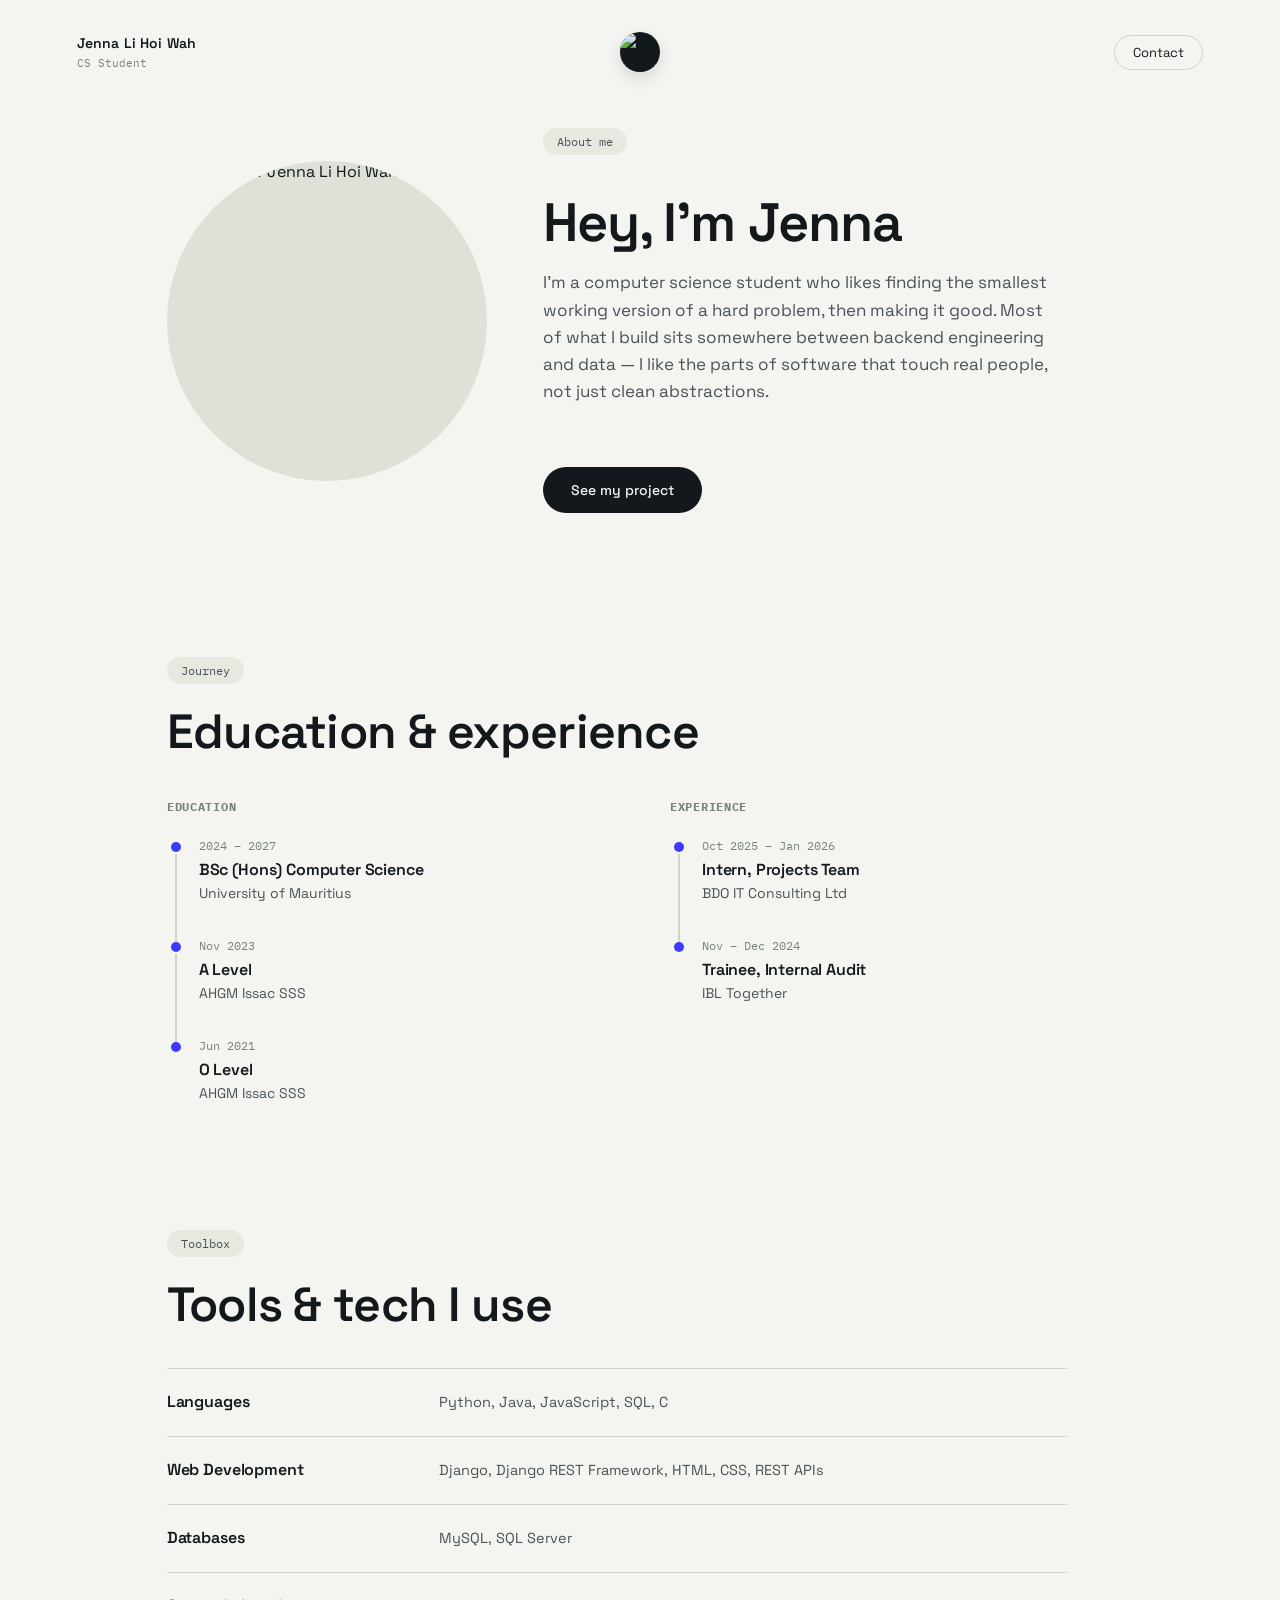
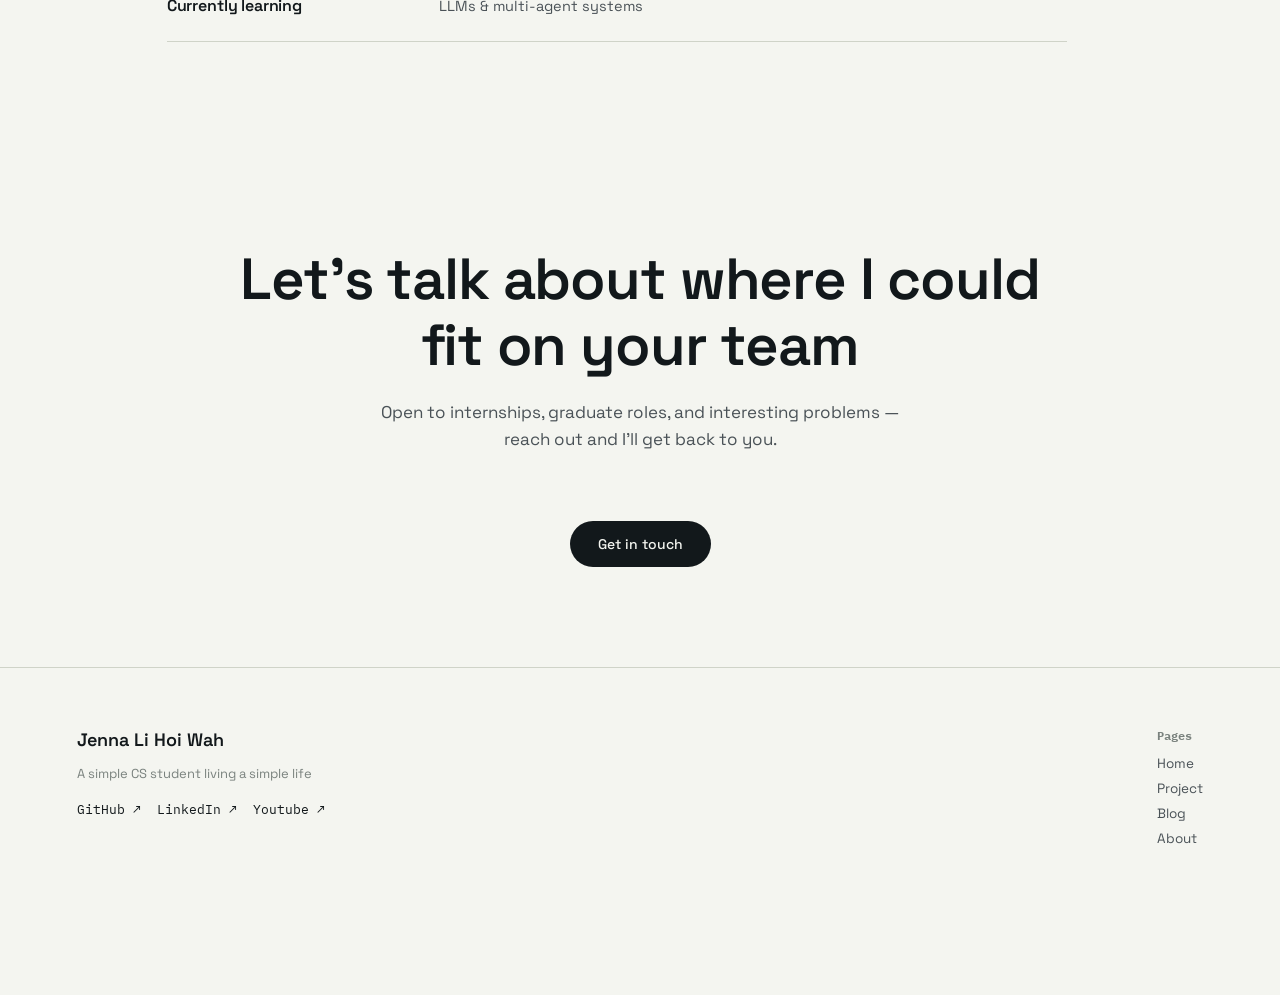
==== about.html @ 60340949 "Add about page" ====
<!doctype html>
<html lang="en">
<head>
<meta charset="UTF-8">
<meta name="viewport" content="width=device-width, initial-scale=1.0">
<title>About — Jenna Li Hoi Wah</title>
<link rel="preconnect" href="https://fonts.googleapis.com">
<link rel="preconnect" href="https://fonts.gstatic.com" crossorigin>
<link href="https://fonts.googleapis.com/css2?family=Space+Grotesk:wght@400;500;600;700&family=IBM+Plex+Mono:wght@400;500&display=swap" rel="stylesheet">
<link rel="stylesheet" href="styles.css">
<link rel="stylesheet" href="project.css">
<link rel="stylesheet" href="about.css">
</head>
<!-- <body class="light-page" data-nav-visible="true"> -->

<div id="nav-slot"></div>
<div id="topbar-slot"></div>

<!-- INTRO -->
<section class="about-intro">
  <div class="about-photo">
    <img src="assets/jenna-portrait.jpg" alt="Portrait of Jenna Li Hoi Wah">
  </div>
  <div class="about-copy">
    <div class="eyebrow-tag mono">About me</div>
    <h1>Hey, I'm Jenna</h1>
    <p class="lede">I'm a computer science student who likes finding the smallest working version of a hard problem, then making it good. Most of what I build sits somewhere between backend engineering and data — I like the parts of software that touch real people, not just clean abstractions.</p>
    <a class="btn" href="project.html">See my project</a>
  </div>
</section>

<!-- TIMELINE -->
<section class="detail-block">
  <div class="eyebrow-tag mono">Journey</div>
  <h2 class="h-large" style="margin-bottom:40px;">Education &amp; experience</h2>
  <div class="timeline-columns">
    <div class="timeline-col">
      <h3 class="timeline-col-title mono">Education</h3>
      <div class="timeline">
        <div class="timeline-item">
          <div class="timeline-date mono">2024 – 2027</div>
          <div class="timeline-content">
            <h4>BSc (Hons) Computer Science</h4>
            <p>University of Mauritius</p>
          </div>
        </div>
        <div class="timeline-item">
          <div class="timeline-date mono">Nov 2023</div>
          <div class="timeline-content">
            <h4>A Level</h4>
            <p>AHGM Issac SSS</p>
          </div>
        </div>
        <div class="timeline-item">
          <div class="timeline-date mono">Jun 2021</div>
          <div class="timeline-content">
            <h4>O Level</h4>
            <p>AHGM Issac SSS</p>
          </div>
        </div>
      </div>
    </div>
    <div class="timeline-col">
      <h3 class="timeline-col-title mono">Experience</h3>
      <div class="timeline">
        <div class="timeline-item">
          <div class="timeline-date mono">Oct 2025 – Jan 2026</div>
          <div class="timeline-content">
            <h4>Intern, Projects Team</h4>
            <p>BDO IT Consulting Ltd</p>
          </div>
        </div>
        <div class="timeline-item">
          <div class="timeline-date mono">Nov – Dec 2024</div>
          <div class="timeline-content">
            <h4>Trainee, Internal Audit</h4>
            <p>IBL Together</p>
          </div>
        </div>
      </div>
    </div>
  </div>
</section>

<!-- TOOLS -->
<section class="detail-block">
  <div class="eyebrow-tag mono">Toolbox</div>
  <h2 class="h-large" style="margin-bottom:36px;">Tools &amp; tech I use</h2>
  <div class="tool-list">
    <div class="tool-row">
      <div class="tool-name">Languages</div>
      <div class="tool-desc">Python, Java, JavaScript, SQL, C</div>
    </div>
    <div class="tool-row">
      <div class="tool-name">Web Development</div>
      <div class="tool-desc">Django, Django REST Framework, HTML, CSS, REST APIs</div>
    </div>
    <div class="tool-row">
      <div class="tool-name">Databases</div>
      <div class="tool-desc">MySQL, SQL Server</div>
    </div>
    <div class="tool-row">
      <div class="tool-name">Currently learning</div>
      <div class="tool-desc">LLMs &amp; multi-agent systems</div>
    </div>
  </div>
</section>

<!-- CTA -->
<section class="cta-block" id="contact">
  <h2>Let's talk about where I could fit on your team</h2>
  <p class="lede">Open to internships, graduate roles, and interesting problems — reach out and I'll get back to you.</p>
  <a class="btn" href="contact.html">Get in touch</a>
</section>

<div id="footer-slot"></div>

<script src="partials.js"></script>

</body>
</html>
---- styles.css ----
:root{
    --paper:#F4F5F0;
    --panel:#E7E9E1;
    --panel-2:#DEE1D7;
    --ink:#12181B;
    --ink-soft:#4A5257;
    --muted:#7A827E;
    --signal:#3D3AFE;
    --signal-soft:#EFEEFF;
    --line:#CFD3C8;
    --radius:14px;
  }
  *{box-sizing:border-box;}
  html{scroll-behavior:auto;}
  body{
    margin:0;
    background:var(--paper);
    color:var(--ink);
    font-family:"Space Grotesk", sans-serif;
    -webkit-font-smoothing:antialiased;
    overflow-x:hidden;
  }
  .mono{font-family:"IBM Plex Mono", monospace;}
  a{color:inherit; text-decoration:none;}
  img{max-width:100%;display:block;}
  ::selection{background:var(--signal); color:#fff;}

  /* ---------- NAV ---------- */
  .nav{
    position:fixed;
    left:50%;
    bottom:28px;
    transform:translate(-50%, 40px);
    display:flex;
    align-items:center;
    gap:4px;
    background:rgba(18,24,27,0.92);
    backdrop-filter:blur(10px);
    padding:8px;
    border-radius:999px;
    z-index:200;
    opacity:0;
    pointer-events:none;
    transition:opacity .5s ease, transform .5s cubic-bezier(.2,.9,.25,1);
    box-shadow:0 12px 30px rgba(0,0,0,.25);
  }
  .nav.visible{ opacity:1; transform:translate(-50%,0); pointer-events:auto; }
  .nav a{
    color:#EDEEE9;
    font-size:13px;
    padding:9px 16px;
    border-radius:999px;
    letter-spacing:.01em;
    transition:background .25s ease, color .25s ease;
    white-space:nowrap;
  }
  .nav a:hover{ background:rgba(255,255,255,0.1); }
  .nav a.cta{ background:var(--signal); color:#fff; }
  .nav a.cta:hover{ background:#5350ff; }
  .nav a.active{ background:rgba(255,255,255,0.12); }

  /* ---------- SPLASH SCREEN ---------- */
  html.no-scroll{ overflow:hidden; height:100%; }
  .splash{
    position:fixed;
    inset:0;
    z-index:9999;
    background:var(--paper);
    display:flex;
    align-items:center;
    justify-content:center;
    transition:opacity .6s ease, visibility .6s ease;
  }
  .splash.hide{
    opacity:0;
    visibility:hidden;
    pointer-events:none;
  }
  .splash-inner{
    position:relative;
    width:420px;
    height:340px;
    max-width:82vw;
    max-height:70vh;
  }
  .splash-logo{
    position:absolute;
    top:50%; left:50%;
    width:64px; height:64px;
    border-radius:50%;
    overflow:hidden;
    box-shadow:0 10px 30px rgba(0,0,0,.15);
    z-index:5;
    opacity:0;
    transform:translate(-50%,-50%) scale(.4);
    animation:splashLogoIn .5s ease forwards;
  }
  .splash-logo img{ width:100%; height:100%; object-fit:cover; }
  @keyframes splashLogoIn{
    from{ opacity:0; transform:translate(-50%,-50%) scale(.4); }
    to{ opacity:1; transform:translate(-50%,-50%) scale(1); }
  }

  .splash-icon-card{
    position:absolute;
    top:50%; left:50%;
    width:84px; height:84px;
    border-radius:14px;
    background:#fff;
    display:flex;
    align-items:center;
    justify-content:center;
    box-shadow:0 14px 30px rgba(0,0,0,.15);
    opacity:0;
    z-index:2;
    animation-duration:.6s;
    animation-timing-function:cubic-bezier(.2,.9,.25,1);
    animation-delay:.55s;
    animation-fill-mode:forwards;
  }
  .splash-icon-card i{
    font-size:38px;
    color:#12181B;
  }
  .ic-5 i{ color:#092E20; }

  .ic-1{ animation-name: icOut1; }
  .ic-2{ animation-name: icOut2; }
  .ic-3{ animation-name: icOut3; }
  .ic-4{ animation-name: icOut4; }
  .ic-5{ animation-name: icOut5; }

  @keyframes icOut1{
    from{ opacity:0; transform:translate(-50%,-50%) translate(0,0) rotate(0deg) scale(.3); }
    to{ opacity:1; transform:translate(-50%,-50%) translate(-150px,-90px) rotate(-8deg) scale(1); }
  }
  @keyframes icOut2{
    from{ opacity:0; transform:translate(-50%,-50%) translate(0,0) rotate(0deg) scale(.3); }
    to{ opacity:1; transform:translate(-50%,-50%) translate(-20px,-130px) rotate(6deg) scale(1); }
  }
  @keyframes icOut3{
    from{ opacity:0; transform:translate(-50%,-50%) translate(0,0) rotate(0deg) scale(.3); }
    to{ opacity:1; transform:translate(-50%,-50%) translate(140px,-80px) rotate(9deg) scale(1); }
  }
  @keyframes icOut4{
    from{ opacity:0; transform:translate(-50%,-50%) translate(0,0) rotate(0deg) scale(.3); }
    to{ opacity:1; transform:translate(-50%,-50%) translate(-130px,100px) rotate(7deg) scale(1); }
  }
  @keyframes icOut5{
    from{ opacity:0; transform:translate(-50%,-50%) translate(0,0) rotate(0deg) scale(.3); }
    to{ opacity:1; transform:translate(-50%,-50%) translate(130px,110px) rotate(-6deg) scale(1); }
  }

  /* ---------- HERO ---------- */
  .hero-wrap{
    position:relative;
    height:190vh;
  }
  .hero-pin{
    position:sticky;
    top:0;
    height:100vh;
    overflow:hidden;
    display:flex;
    align-items:center;
    padding-top:110px;
    padding-bottom:60px;
    box-sizing:border-box;
  }
  .hero-bg{
    position:absolute;
    inset:0;
    background:
      radial-gradient(120% 90% at 15% 0%, #2b3b52 0%, transparent 55%),
      radial-gradient(100% 80% at 85% 100%, #16202b 0%, transparent 60%),
      linear-gradient(180deg,#0c1116 0%, #131b22 45%, #1a2530 100%);
    transition:opacity .05s linear;
  }
  .hero-bg::before{
    content:"";
    position:absolute; inset:0;
    background-image:
      linear-gradient(rgba(255,255,255,.05) 1px, transparent 1px),
      linear-gradient(90deg, rgba(255,255,255,.05) 1px, transparent 1px);
    background-size:64px 64px;
    mask-image:radial-gradient(80% 60% at 50% 30%, black, transparent);
  }
  .hero-content{
    position:relative;
    z-index:2;
    width:100%;
    padding:0 6vw;
    color:#F4F5F0;
    text-align:center;
  }
  .name-frame{
    position:relative;
    display:inline-block;
    padding:44px 64px;
  }
  .corner{
    position:absolute;
    width:26px;
    height:26px;
  }
  .corner.tl{ top:0; left:0; border-top:2px solid rgba(244,245,240,.8); border-left:2px solid rgba(244,245,240,.8); }
  .corner.tr{ top:0; right:0; border-top:2px solid rgba(244,245,240,.8); border-right:2px solid rgba(244,245,240,.8); }
  .corner.bl{ bottom:0; left:0; border-bottom:2px solid rgba(244,245,240,.8); border-left:2px solid rgba(244,245,240,.8); }
  .corner.br{ bottom:0; right:0; border-bottom:2px solid rgba(244,245,240,.8); border-right:2px solid rgba(244,245,240,.8); }
  .hero-topbar{
    position:absolute;
    top:36px; left:6vw; right:6vw;
    display:grid;
    grid-template-columns:1fr auto 1fr;
    align-items:center;
    z-index:3;
    font-size:13px;
    color:#cfd6dc;
  }
  .brand-block{ justify-self:start; display:flex; flex-direction:column; gap:4px; }
  .brand-role{ font-size:11px; color:#aeb7bd; }
  .hero-badge{
    justify-self:center;
    width:44px; height:44px;
    border-radius:50%;
    object-fit:cover;
    background:#12181B;
    box-shadow:0 8px 20px rgba(0,0,0,.35);
  }
  .hero-topbar .brand{ font-weight:600; letter-spacing:.02em; color:#fff; }
  .hero-topbar .contact{
    justify-self:end;
    border:1px solid rgba(255,255,255,.35);
    padding:8px 18px;
    border-radius:999px;
    transition:background .2s ease, border-color .2s ease;
  }
  .hero-topbar .contact:hover{ background:rgba(255,255,255,.1); border-color:rgba(255,255,255,.6); }

  .hero-name{
    font-size:clamp(64px, 15vw, 200px);
    line-height:.86;
    font-weight:700;
    letter-spacing:-.02em;
    margin:0 0 18px;
  }
  .hero-role{
    font-size:15px;
    color:#aeb7bd;
    margin-bottom:10px;
  }

  .philosophy-wrap{
    position:relative;
    height:280vh;
  }
  .philosophy-pin{
    position:sticky;
    top:0;
    height:100vh;
    background:var(--paper);
    display:flex;
    flex-direction:column;
    align-items:center;
    justify-content:center;
    padding:0 6vw;
    text-align:center;
  }
  .philosophy-eyebrow{
    font-size:13px;
    color:var(--muted);
    margin-bottom:22px;
  }
  .philosophy{
    max-width:900px;
    margin:0 auto;
    font-size:clamp(24px, 3.6vw, 42px);
    line-height:1.35;
    font-weight:500;
    letter-spacing:-.01em;
  }
  .philosophy .word{
    display:inline-block;
    filter:blur(9px);
    opacity:.18;
    transform:translateY(6px);
    color:var(--ink);
    transition:filter .25s ease, opacity .25s ease, transform .25s ease;
    will-change:filter, opacity;
  }
  .philosophy .word.on{
    filter:blur(0);
    opacity:1;
    transform:translateY(0);
  }
  .quote-credit{
    margin-top:34px;
    font-size:13px;
    color:var(--muted);
  }

  /* ---------- shared section styles ---------- */
  section.block{ padding:120px 6vw; }
  .eyebrow-tag{
    display:inline-block;
    font-size:12px;
    color:var(--ink-soft);
    background:var(--panel);
    padding:6px 14px;
    border-radius:999px;
    margin-bottom:22px;
  }
  h2.h-large{
    font-size:clamp(30px, 4vw, 48px);
    line-height:1.1;
    letter-spacing:-.015em;
    margin:0 0 18px;
    font-weight:600;
  }
  p.lede{
    font-size:17px;
    color:var(--ink-soft);
    line-height:1.6;
    max-width:520px;
  }

  /* ---------- SERVICES ---------- */
  .services{
    display:grid;
    grid-template-columns:1fr 1fr;
    gap:60px;
    align-items:start;
  }
  .services-list{ margin-top:30px; display:flex; flex-direction:column; gap:12px; }
  .services-list div{ font-size:14px; color:var(--ink-soft); display:flex; gap:10px; align-items:center; }
  .services-list div::before{ content:"✓"; color:var(--signal); font-weight:700; }
  .btn{
    display:inline-block;
    margin-top:34px;
    background:var(--ink);
    color:var(--paper);
    padding:14px 28px;
    border-radius:999px;
    font-size:14px;
    font-weight:500;
    transition:transform .25s ease, background .25s ease;
  }
  .btn:hover{ background:var(--signal); transform:translateY(-2px); }

  .service-cards{ display:flex; flex-direction:column; gap:14px; }
  .service-card{
    display:flex;
    gap:16px;
    align-items:flex-start;
    background:var(--panel);
    padding:18px;
    border-radius:var(--radius);
  }
  .service-card .icon{
    width:50px; height:50px; border-radius:10px; flex:none;
    background:#fff;
    border:1px solid var(--line);
    display:flex;
    align-items:center;
    justify-content:center;
    padding:8px;
  }
  .service-card .icon img{
    width:100%;
    height:100%;
    object-fit:contain;
  }
  .card-date{
    font-size:11px;
    color:var(--muted);
    margin:2px 0 8px;
  }
  .service-card h4{ margin:0 0 6px; font-size:16px; }
  .service-card p{ margin:0; font-size:13.5px; color:var(--ink-soft); line-height:1.5; }

  /* ---------- WHY / BENEFITS ---------- */
  .benefits-head{ text-align:center; max-width:560px; margin:0 auto 56px; }
  .benefits-grid{
    display:grid;
    grid-template-columns:1fr 1fr 1.2fr;
    grid-auto-rows:180px;
    gap:14px;
    max-width:1000px;
    margin:0 auto;
  }
  .b-card{
    border-radius:var(--radius);
    padding:20px;
    position:relative;
    overflow:hidden;
    display:flex;
    flex-direction:column;
    justify-content:flex-end;
  }
  .b-card .card-bg{
    position:absolute;
    inset:0;
    width:100%;
    height:100%;
    object-fit:cover;
    z-index:0;
  }
  .b-card-content{
    position:relative;
    z-index:2;
  }
  .b-card.light{ background:var(--panel); }
  .b-card.dark{ background:var(--ink); }
  .b-card::after{
    content:"";
    position:absolute;
    inset:0;
    z-index:1;
    background:linear-gradient(180deg, rgba(0,0,0,0) 0%, rgba(0,0,0,.55) 100%);
  }
  .b-card.dark::after{
    background:linear-gradient(180deg, rgba(18,24,27,.35) 0%, rgba(18,24,27,.85) 100%);
  }
  .b-card h4, .b-card .tag{ color:#fff; }
  .b-card h4{ font-size:19px; margin:0; font-weight:600; letter-spacing:-.01em; }
  .b-card.tall{ grid-row:span 2; }
  .b-card .tag{
    font-size:12px; margin-bottom:8px; opacity:.85;
  }
  .b-card.dark .tag{ color:#d8dadb; }

  /* ---------- PROJECTS (stacking) ---------- */
  .projects-head{ text-align:center; max-width:600px; margin:0 auto 20px; }
  .stack-wrap{ position:relative; margin-top:60px; }
  .stack-card{
    position:sticky;
    top:110px;
    height:78vh;
    max-height:640px;
    margin-bottom:40px;
    border-radius:22px;
    overflow:hidden;
    display:flex;
    align-items:flex-end;
    box-shadow:0 30px 60px rgba(0,0,0,.18);
    color:inherit;
    cursor:pointer;
    transition:box-shadow .3s ease;
  }
  .stack-card:hover{
    box-shadow:0 36px 70px rgba(0,0,0,.28);
  }
  .stack-card .sc-bg{
    position:absolute; inset:0;
  }
  .stack-card .sc-overlay{
    position:absolute; inset:0;
    background:linear-gradient(180deg, transparent 40%, rgba(0,0,0,.75) 100%);
  }
  .stack-card .sc-content{
    position:relative; z-index:2; padding:40px; color:#fff;
    display:flex; justify-content:space-between; align-items:flex-end; width:100%;
  }
  .stack-card .sc-content h3{ font-size:clamp(24px,3vw,38px); margin:0 0 8px; letter-spacing:-.01em;}
  .stack-card .sc-content p{ margin:0; color:#d9dde0; font-size:14px; max-width:420px; }
  .stack-card .sc-tag{
    background:rgba(255,255,255,.14);
    border:1px solid rgba(255,255,255,.3);
    padding:6px 14px; border-radius:999px; font-size:12px; white-space:nowrap;
  }

  /* ---------- BLOG ---------- */
  /* .blog-head{ display:flex; justify-content:space-between; align-items:flex-end; margin-bottom:40px; flex-wrap:wrap; gap:20px; }
  .blog-feature{
    display:grid;
    grid-template-columns:1.1fr 1fr;
    gap:36px;
    align-items:center;
    background:var(--panel);
    border-radius:22px;
    padding:36px;
    margin-bottom:20px;
  }
  .blog-feature .bf-img{
    height:260px; border-radius:14px;
    background:linear-gradient(135deg,#1a2530,#3D3AFE);
  }
  .blog-feature .badge{ background:var(--ink); color:#fff; font-size:11px; padding:5px 11px; border-radius:999px; display:inline-block; margin-bottom:16px; }
  .blog-feature h3{ font-size:clamp(20px,2.4vw,28px); margin:0 0 12px; letter-spacing:-.01em; }
  .blog-feature p{ color:var(--ink-soft); font-size:14.5px; line-height:1.6; margin:0 0 18px; }
  .byline{ font-size:13px; color:var(--muted); }

  .blog-grid{ display:grid; grid-template-columns:repeat(3,1fr); gap:18px; }
  .blog-card{ }
  .blog-card .bc-img{ height:160px; border-radius:14px; margin-bottom:14px; background:var(--panel-2); }
  .blog-card h4{ font-size:15px; margin:0 0 4px; }
  .blog-card .tag-sm{ font-size:11px; color:var(--muted); } */

  /* ---------- FAQ ---------- */
  .faq-wrap{ display:grid; grid-template-columns:1fr 1.3fr; gap:60px; align-items:start; }
  .faq-item{
    border-top:1px solid var(--line);
    padding:20px 0;
    cursor:pointer;
  }
  .faq-item:last-child{ border-bottom:1px solid var(--line); }
  .faq-q{ display:flex; justify-content:space-between; align-items:center; font-size:15px; font-weight:500; }
  .faq-plus{
    width:26px; height:26px; border-radius:50%; background:var(--panel);
    display:flex; align-items:center; justify-content:center; font-size:16px; flex:none;
    transition:transform .3s ease;
  }
  .faq-a{
    max-height:0; overflow:hidden; transition:max-height .35s ease;
    color:var(--ink-soft); font-size:14px; line-height:1.6;
  }
  .faq-item.open .faq-a{ max-height:200px; padding-top:14px; }
  .faq-item.open .faq-plus{ transform:rotate(45deg); }
  .faq-visual{ border-radius:20px; height:420px; background:linear-gradient(160deg,#1a2530,#0c1116); }

  /* ---------- CTA ---------- */
  .cta-block{ text-align:center; padding:140px 6vw 100px; }
  .cta-block h2{
    font-size:clamp(32px,5vw,58px);
    line-height:1.15;
    letter-spacing:-.02em;
    max-width:820px;
    margin:0 auto 20px;
    font-weight:600;
  }
  .cta-block p.lede{ margin:0 auto 34px; text-align:center; }
  .cta-cards{ display:flex; justify-content:center; margin-top:60px; }
  .cta-card{
    width:180px; height:230px; border-radius:16px; margin:0 -22px;
    box-shadow:0 20px 40px rgba(0,0,0,.2);
    transition:transform .3s ease;
    background:var(--panel-2);
  }

  /* ---------- FOOTER ---------- */
  footer{
    padding:60px 6vw 140px;
    border-top:1px solid var(--line);
    display:flex; justify-content:space-between; flex-wrap:wrap; gap:40px;
  }
  .footer-brand{ font-weight:600; font-size:18px; margin-bottom:10px; }
  .footer-desc{ color:var(--muted); font-size:13px; max-width:280px; line-height:1.6; }
  .footer-links{ display:flex; gap:70px; }
  .footer-links h5{ font-size:12px; color:var(--muted); margin:0 0 12px; }
  .footer-links a{ display:block; font-size:13.5px; margin-bottom:8px; color:var(--ink-soft); }
  .social-row{ display:flex; gap:16px; margin-top:16px; font-size:13px; }

  @media (max-width:860px){
    .services{ grid-template-columns:1fr; }
    .benefits-grid{ grid-template-columns:1fr 1fr; grid-auto-rows:160px;}
    .b-card.tall{ grid-row:span 1; }
    .blog-feature{ grid-template-columns:1fr; }
    .blog-grid{ grid-template-columns:1fr 1fr; }
    .faq-wrap{ grid-template-columns:1fr; }
    .faq-visual{ display:none; }
    footer{ flex-direction:column; }
    .footer-links{ gap:40px; }
  }
  @media (max-width:520px){
    .blog-grid{ grid-template-columns:1fr; }
    .benefits-grid{ grid-template-columns:1fr; grid-auto-rows:150px;}
    .stack-card .sc-content{ flex-direction:column; align-items:flex-start; gap:12px; }
  }
---- project.css ----
/* ---------- Light page shell (project, about, blog, contact use this) ---------- */
body.light-page{
  background:var(--paper);
}

.page-topbar{
  display:grid;
  grid-template-columns:1fr auto 1fr;
  align-items:center;
  padding:32px 6vw 0;
}
.page-topbar .brand-block{ justify-self:start; display:flex; flex-direction:column; gap:4px; }
.brand-dark{ font-weight:600; font-size:14px; color:var(--ink); letter-spacing:.01em; }
.brand-role-dark{ font-size:11px; color:var(--muted); }
.page-topbar .hero-badge{
  justify-self:center;
  width:40px; height:40px;
  box-shadow:0 6px 16px rgba(0,0,0,.12);
}
.contact-dark{
  justify-self:end;
  border:1px solid var(--line);
  padding:8px 18px;
  border-radius:999px;
  font-size:13px;
  color:var(--ink);
  transition:background .2s ease, border-color .2s ease;
}
.contact-dark:hover{ background:var(--panel); border-color:var(--ink-soft); }

/* ---------- Header ---------- */
.project-header{
  text-align:center;
  max-width:620px;
  margin:0 auto;
  padding:70px 6vw 60px;
}
.project-header h1{
  font-size:clamp(34px, 5vw, 56px);
  line-height:1.1;
  letter-spacing:-.02em;
  margin:18px 0 16px;
  font-weight:600;
}

/* ---------- Project grid (stacked full-width cards) ---------- */
.project-grid{
  max-width:900px;
  margin:0 auto;
  padding:0 6vw 120px;
  display:flex;
  flex-direction:column;
  gap:56px;
}
.project-card{
  display:block;
  color:inherit;
}
.pc-media{
  position:relative;
  height:60vh;
  min-height:340px;
  max-height:520px;
  border-radius:18px;
  overflow:hidden;
  box-shadow:0 24px 50px rgba(0,0,0,.12);
  transition:transform .4s cubic-bezier(.2,.9,.25,1);
}
.project-card:hover .pc-media{ transform:translateY(-4px); }
.pc-media .corner{ width:22px; height:22px; }
.pc-media .corner.tl,
.pc-media .corner.tr,
.pc-media .corner.bl,
.pc-media .corner.br{
  border-color:rgba(255,255,255,.85);
}
.pc-media .corner.tl,.pc-media .corner.tr{ top:16px; }
.pc-media .corner.bl,.pc-media .corner.br{ bottom:16px; }
.pc-media .corner.tl,.pc-media .corner.bl{ left:16px; }
.pc-media .corner.tr,.pc-media .corner.br{ right:16px; }

.pc-meta{
  display:flex;
  justify-content:space-between;
  align-items:center;
  padding:16px 2px 0;
}
.pc-title{ font-size:16px; font-weight:600; letter-spacing:-.01em; }
.pc-date{ font-size:12px; color:var(--muted); margin-top:2px; }
.pc-tag{
  font-size:11px;
  color:var(--ink-soft);
  background:var(--panel);
  padding:6px 14px;
  border-radius:999px;
}

@media (max-width:600px){
  .pc-media{ height:44vh; min-height:240px; }
}
---- about.css ----
/* ---------- Intro ---------- */
.about-intro{
  display:grid;
  grid-template-columns:320px 1fr;
  gap:56px;
  align-items:center;
  padding:56px 6vw 80px;
  max-width:1100px;
  margin:0 auto;
}
.about-photo{
  width:100%;
  aspect-ratio:1/1;
  border-radius:50%;
  overflow:hidden;
  background:var(--panel-2);
}
.about-photo img{ width:100%; height:100%; object-fit:cover; }
.about-copy h1{
  font-size:clamp(34px, 4.5vw, 54px);
  line-height:1.1;
  letter-spacing:-.02em;
  margin:16px 0 16px;
  font-weight:600;
}
.about-copy .lede{ max-width:520px; margin-bottom:28px; }

/* ---------- Generic content block spacing (shared with project-detail) ---------- */
.detail-block{
  padding:64px 6vw;
  max-width:1100px;
  margin:0 auto;
}

/* ---------- Timeline ---------- */
.timeline-columns{
  display:grid;
  grid-template-columns:1fr 1fr;
  gap:60px;
  max-width:1000px;
}
.timeline-col-title{
  font-size:12px;
  color:var(--muted);
  text-transform:uppercase;
  letter-spacing:.06em;
  margin:0 0 24px;
}
.timeline{
  max-width:100%;
}
.timeline-item{
  position:relative;
  padding-left:32px;
  padding-bottom:36px;
}
.timeline-item:last-child{
  padding-bottom:0;
}
.timeline-item::before{
  content:"";
  position:absolute;
  left:4px;
  top:4px;
  width:10px;
  height:10px;
  border-radius:50%;
  background:var(--signal);
}
.timeline-item::after{
  content:"";
  position:absolute;
  left:8px;
  top:16px;
  bottom:-4px;
  width:2px;
  background:var(--line);
}
.timeline-item:last-child::after{
  display:none;
}
.timeline-date{
  font-size:12px;
  color:var(--muted);
  margin-bottom:6px;
}
.timeline-content h4{
  font-size:16px;
  margin:0 0 4px;
  font-weight:600;
  letter-spacing:-.01em;
}
.timeline-content p{
  font-size:14px;
  color:var(--ink-soft);
  margin:0;
}

/* ---------- Tools list ---------- */
.tool-list{ max-width:900px; }
.tool-row{
  display:grid;
  grid-template-columns:240px 1fr;
  gap:32px;
  padding:22px 0;
  border-top:1px solid var(--line);
}
.tool-list .tool-row:last-child{ border-bottom:1px solid var(--line); }
.tool-name{ font-size:16px; font-weight:600; letter-spacing:-.01em; }
.tool-desc{ font-size:14.5px; color:var(--ink-soft); line-height:1.6; max-width:520px; }

@media (max-width:820px){
  .timeline-columns{ grid-template-columns:1fr; gap:40px; }
  .about-intro{ grid-template-columns:1fr; text-align:center; }
  .about-photo{ width:200px; margin:0 auto; }
  .about-copy .lede{ margin-left:auto; margin-right:auto; }
  .tool-row{ grid-template-columns:1fr; gap:8px; }
}
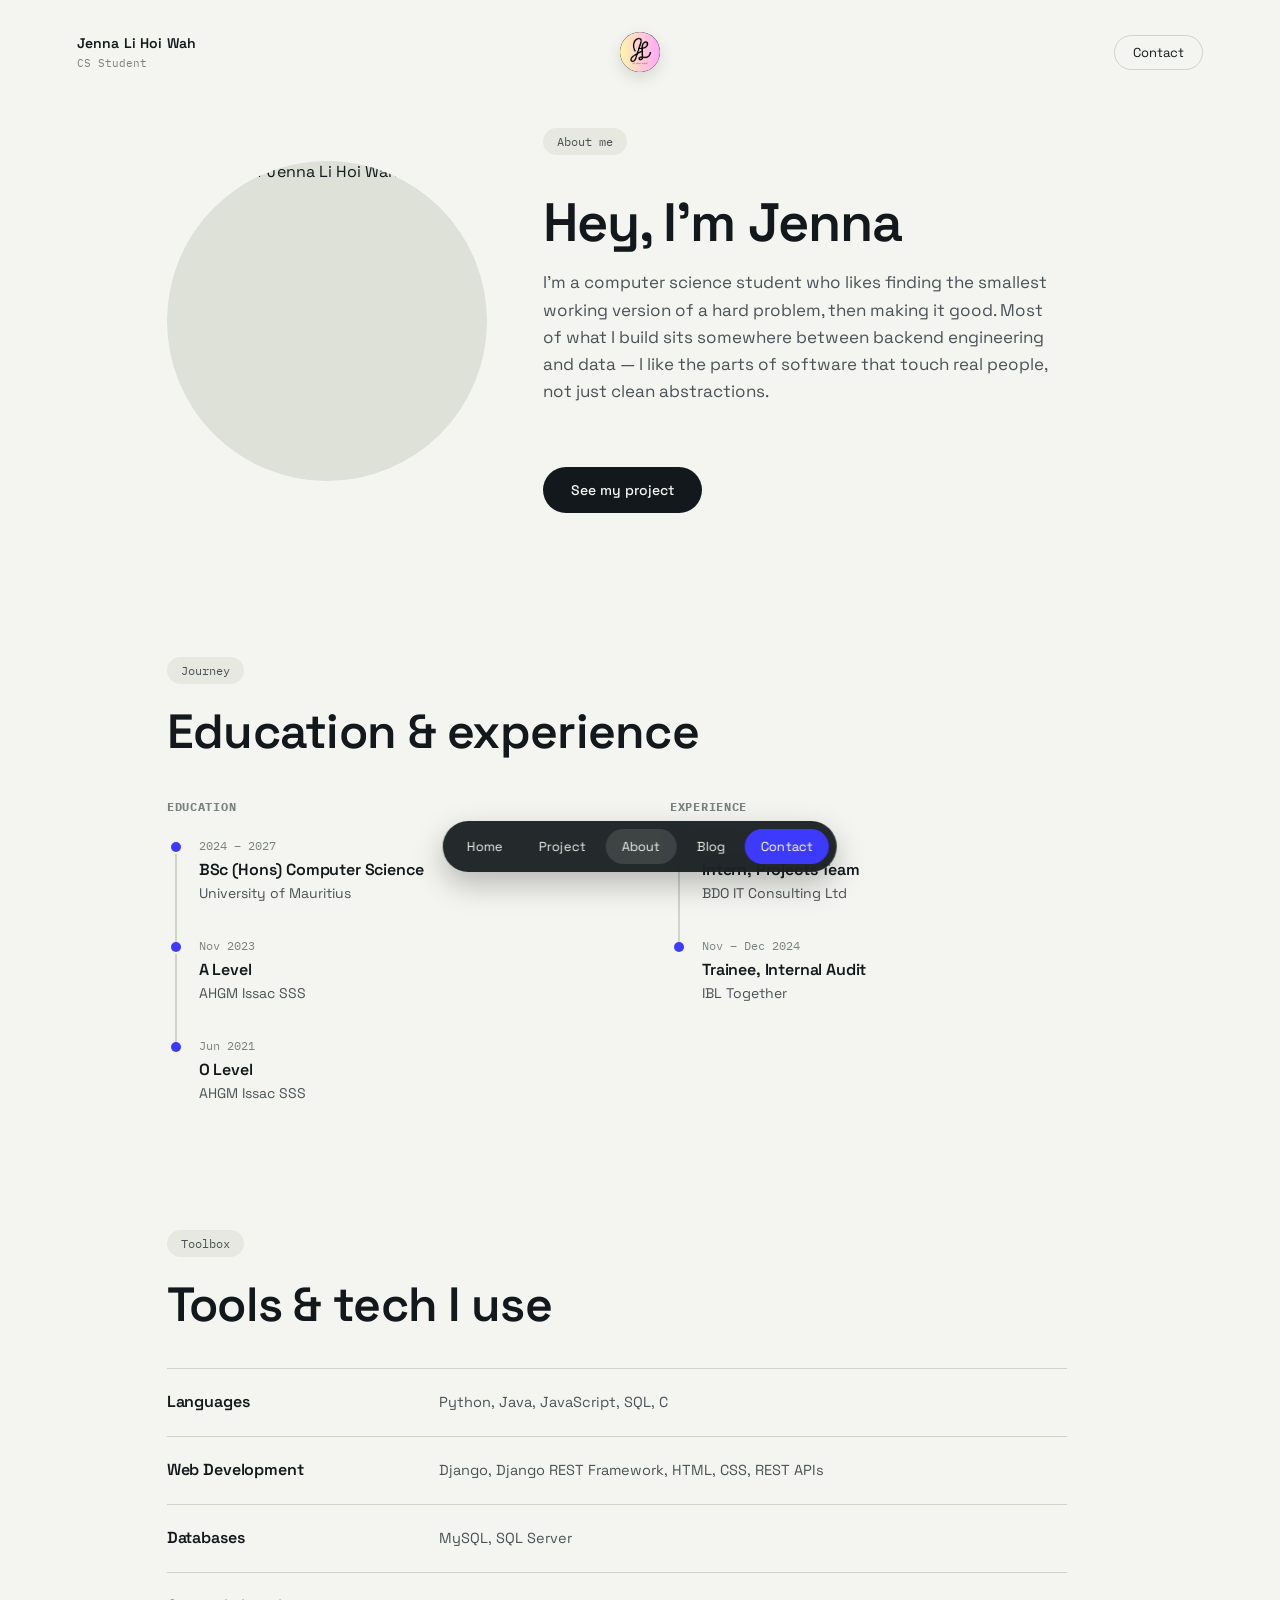
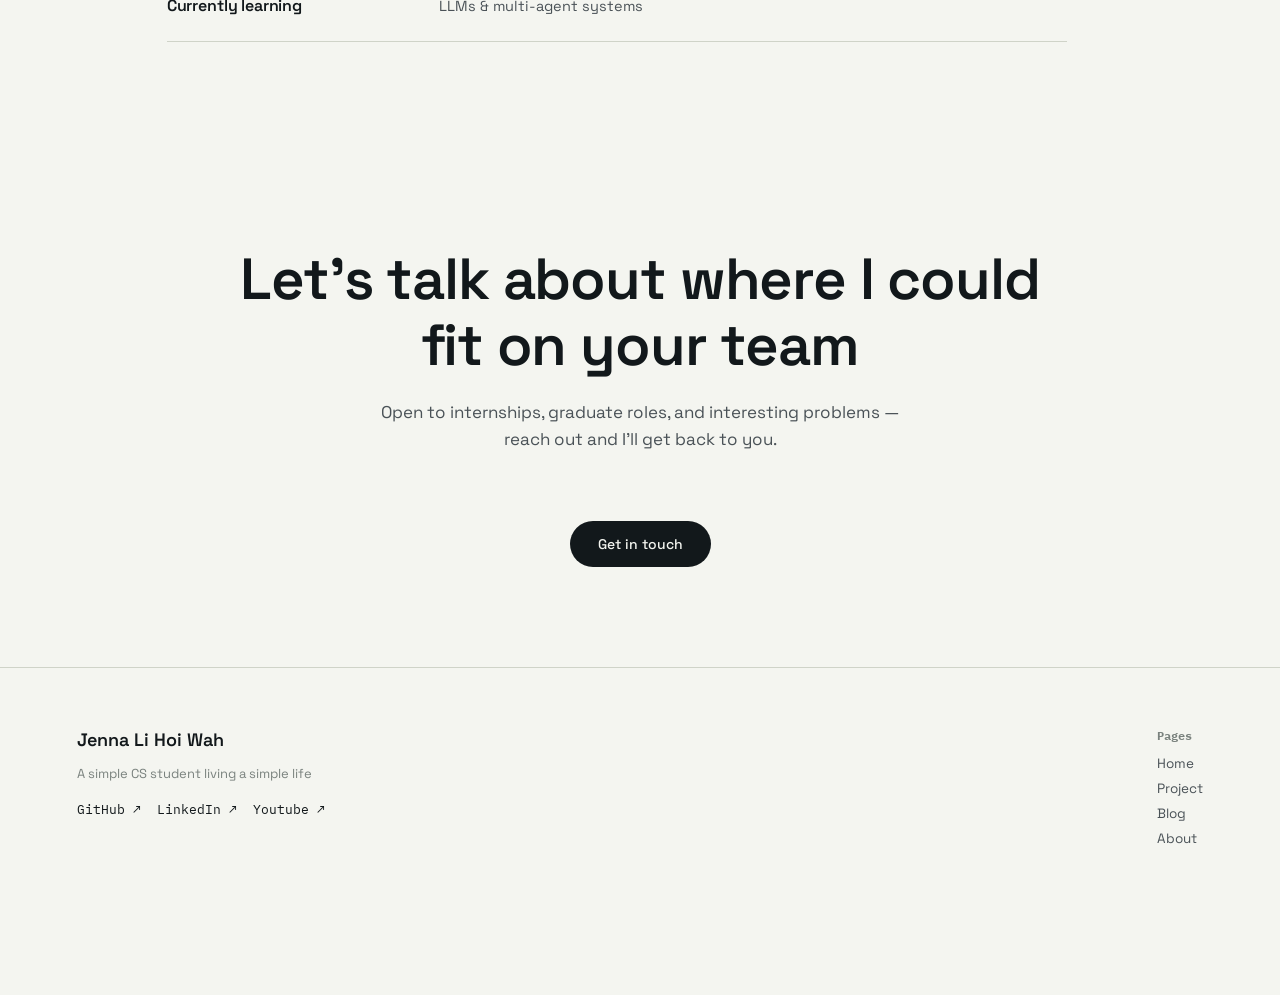
==== commit 918fbbea: "Fix the nav bar in the about page" ====
--- a/about.html
+++ b/about.html
@@ -11,7 +11,7 @@
 <link rel="stylesheet" href="project.css">
 <link rel="stylesheet" href="about.css">
 </head>
-<!-- <body class="light-page" data-nav-visible="true"> -->
+<body class="light-page" data-nav-visible="true">
 
 <div id="nav-slot"></div>
 <div id="topbar-slot"></div>
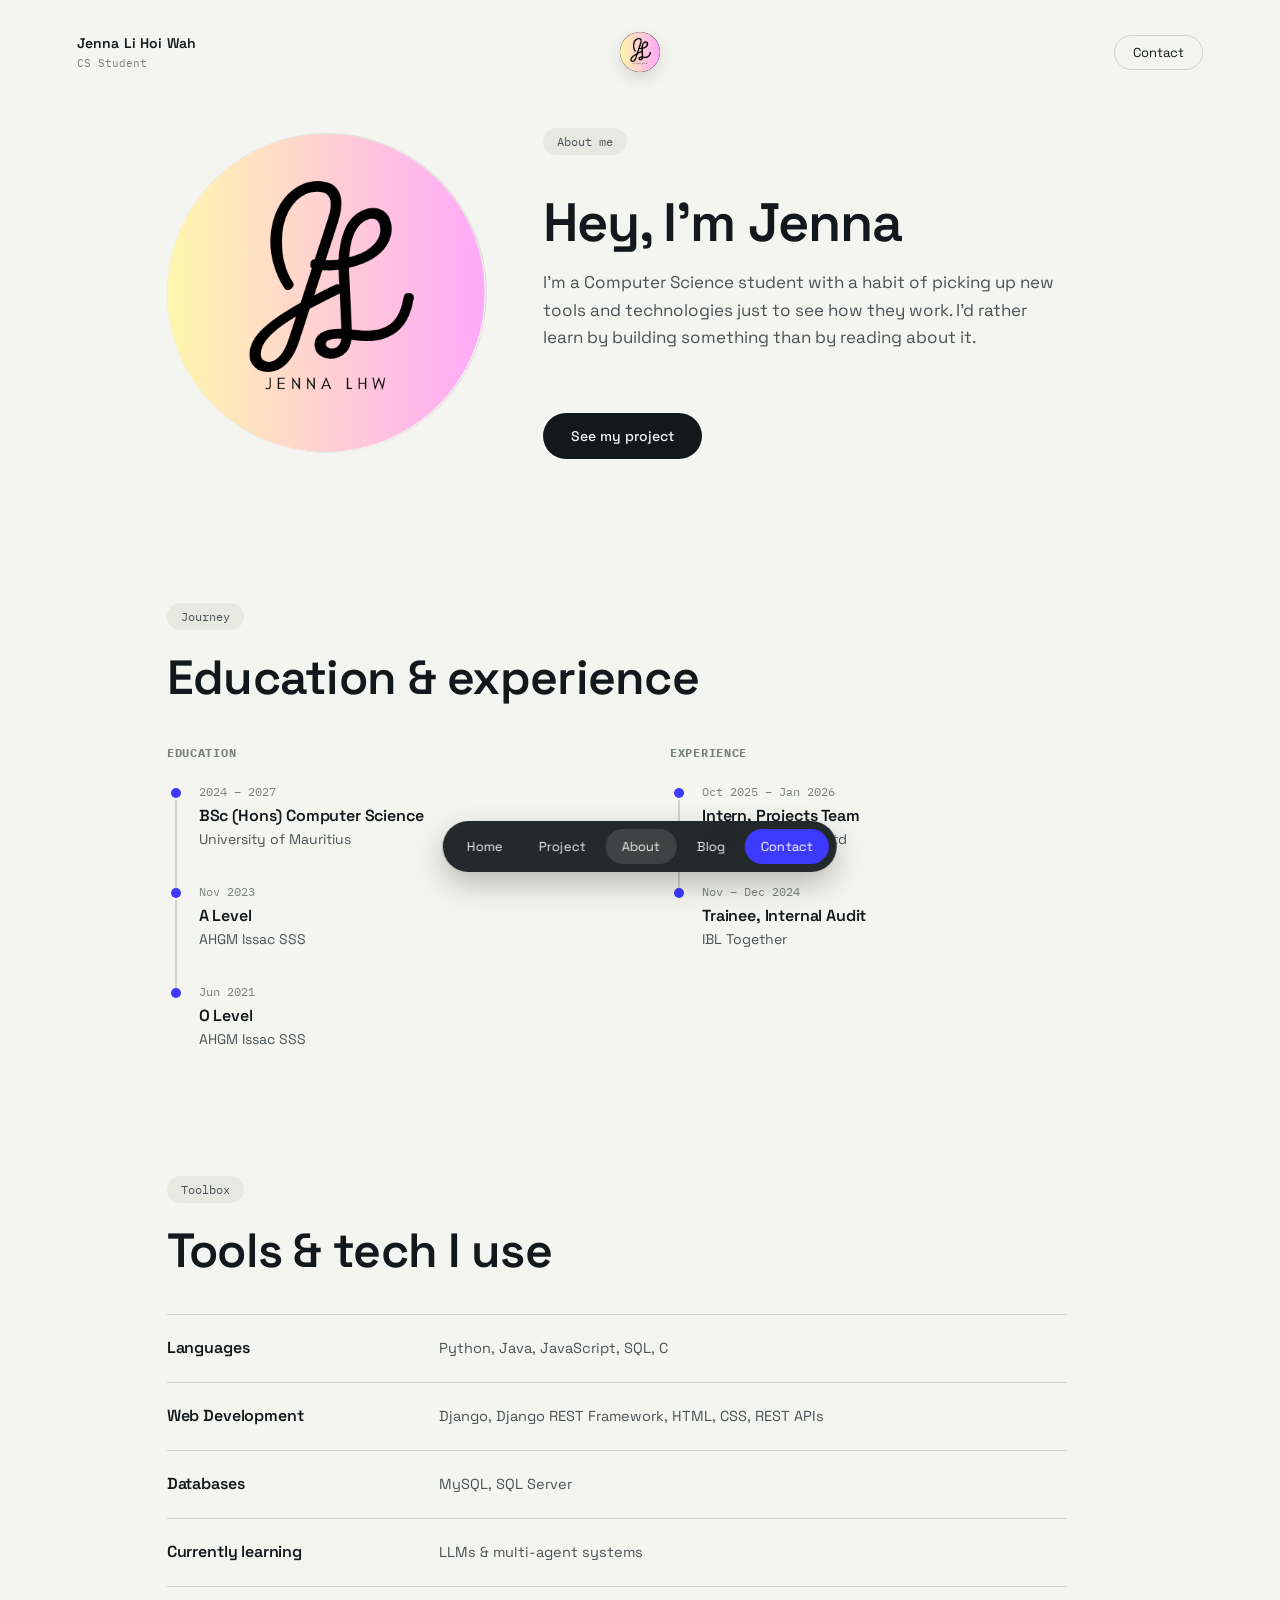
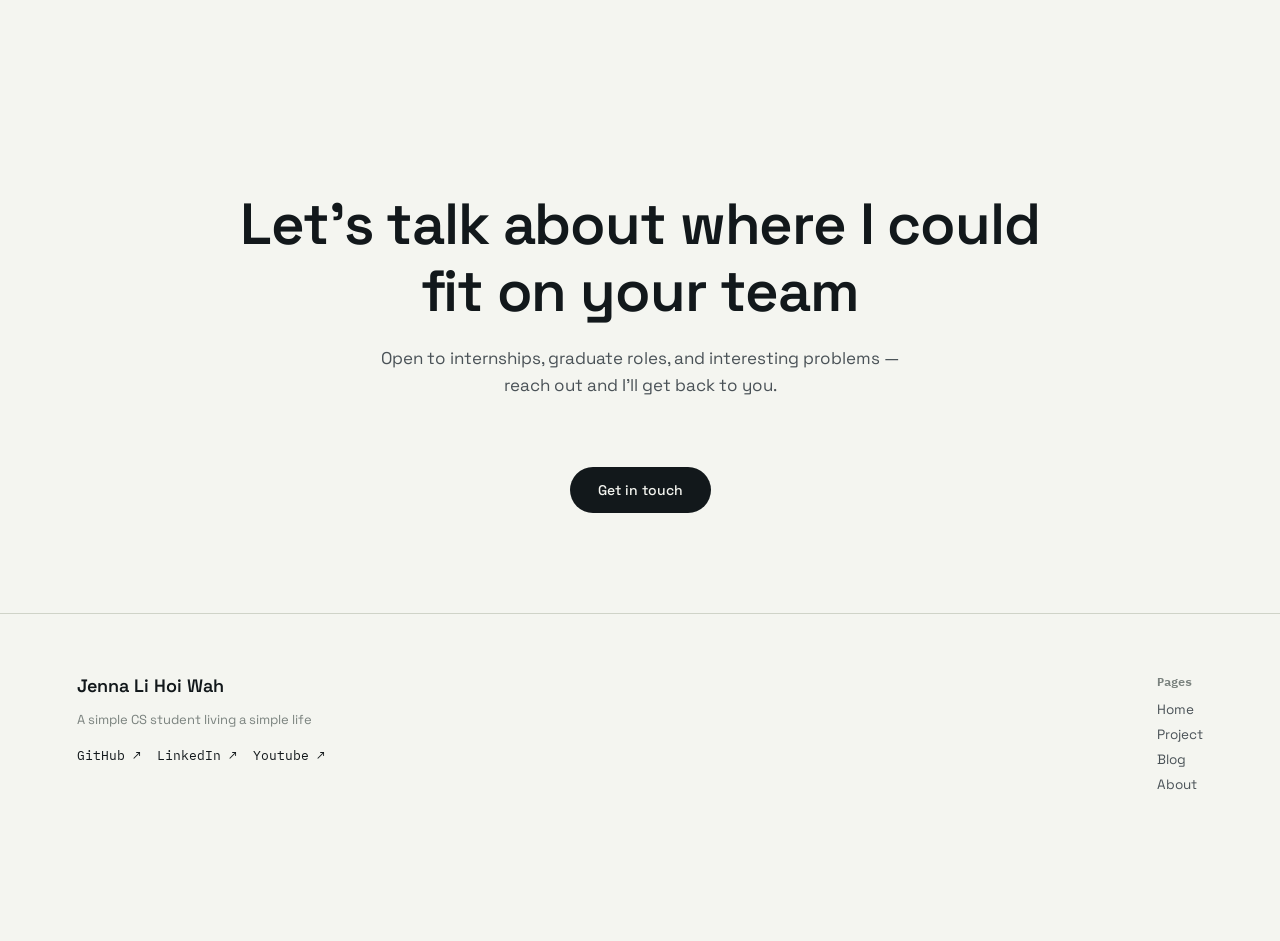
==== commit fcd41f40: "U: project page" ====
--- a/about.html
+++ b/about.html
@@ -1,6 +1,7 @@
 <!doctype html>
 <html lang="en">
 <head>
+    <link rel="icon" type="image/png" href="assets/logo.png">
 <meta charset="UTF-8">
 <meta name="viewport" content="width=device-width, initial-scale=1.0">
 <title>About — Jenna Li Hoi Wah</title>
@@ -19,12 +20,12 @@
 <!-- INTRO -->
 <section class="about-intro">
   <div class="about-photo">
-    <img src="assets/jenna-portrait.jpg" alt="Portrait of Jenna Li Hoi Wah">
+    <img src="assets/logo.png" alt="Portrait of Jenna Li Hoi Wah">
   </div>
   <div class="about-copy">
     <div class="eyebrow-tag mono">About me</div>
     <h1>Hey, I'm Jenna</h1>
-    <p class="lede">I'm a computer science student who likes finding the smallest working version of a hard problem, then making it good. Most of what I build sits somewhere between backend engineering and data — I like the parts of software that touch real people, not just clean abstractions.</p>
+    <p class="lede">I'm a Computer Science student with a habit of picking up new tools and technologies just to see how they work. I'd rather learn by building something than by reading about it.</p>
     <a class="btn" href="project.html">See my project</a>
   </div>
 </section>
--- a/styles.css
+++ b/styles.css
@@ -432,21 +432,22 @@
   /* ---------- PROJECTS (stacking) ---------- */
   .projects-head{ text-align:center; max-width:600px; margin:0 auto 20px; }
   .stack-wrap{ position:relative; margin-top:60px; }
-  .stack-card{
-    position:sticky;
-    top:110px;
-    height:78vh;
-    max-height:640px;
-    margin-bottom:40px;
-    border-radius:22px;
-    overflow:hidden;
-    display:flex;
-    align-items:flex-end;
-    box-shadow:0 30px 60px rgba(0,0,0,.18);
-    color:inherit;
-    cursor:pointer;
-    transition:box-shadow .3s ease;
-  }
+.stack-card{
+  position:sticky;
+  top:110px;
+  aspect-ratio:16/9;
+  max-height:640px;
+  max-width:900px;
+  margin:0 auto 40px;
+  border-radius:22px;
+  overflow:hidden;
+  display:flex;
+  align-items:flex-end;
+  box-shadow:0 30px 60px rgba(0,0,0,.18);
+  color:inherit;
+  cursor:pointer;
+  transition:box-shadow .3s ease;
+}
   .stack-card:hover{
     box-shadow:0 36px 70px rgba(0,0,0,.28);
   }
--- a/project.css
+++ b/project.css
@@ -58,9 +58,7 @@
 }
 .pc-media{
   position:relative;
-  height:60vh;
-  min-height:340px;
-  max-height:520px;
+  aspect-ratio:16/9;
   border-radius:18px;
   overflow:hidden;
   box-shadow:0 24px 50px rgba(0,0,0,.12);
@@ -96,5 +94,5 @@
 }
 
 @media (max-width:600px){
-  .pc-media{ height:44vh; min-height:240px; }
+  .pc-media{ aspect-ratio:4/3; }
 }
